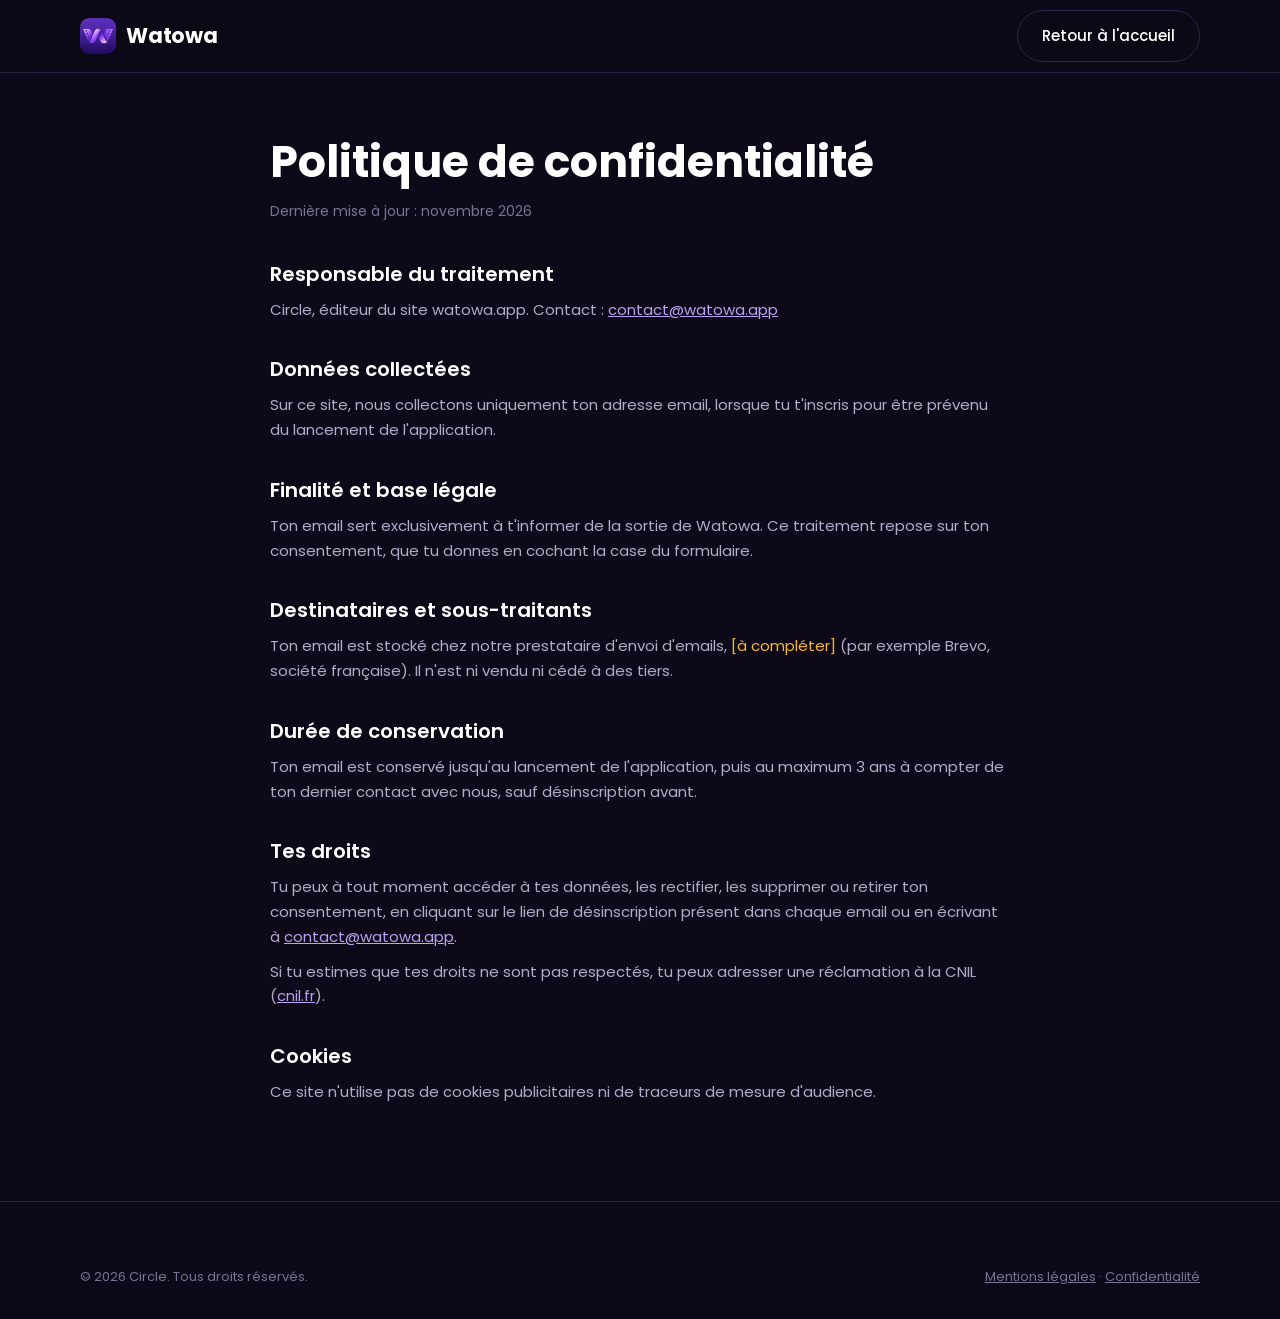
==== confidentialite.html @ dc61a9ad "First files added" ====
<!DOCTYPE html>
<html lang="fr">
<head>
<meta charset="utf-8">
<meta name="viewport" content="width=device-width, initial-scale=1, viewport-fit=cover">
<title>Politique de confidentialité — Watowa</title>
<meta name="robots" content="noindex">
<meta name="theme-color" content="#0D0918">
<link rel="icon" type="image/png" href="img/favicon.png">
<link rel="stylesheet" href="https://fonts.googleapis.com/css2?family=Poppins:wght@400;500;600;700&display=swap">
<link rel="stylesheet" href="css/style.css">
</head>
<body>
<header class="site-header scrolled">
  <nav class="container nav" aria-label="Navigation">
    <a class="brand" href="index.html"><img src="img/logo-watowa.png" alt="" width="36" height="36">Watowa</a>
    <a class="btn btn-ghost" href="index.html">Retour à l'accueil</a>
  </nav>
</header>
<main class="legal"><div class="container">
<h1>Politique de confidentialité</h1>
<p class="updated">Dernière mise à jour : novembre 2026</p>
<h2>Responsable du traitement</h2>
<p>Circle, éditeur du site watowa.app. Contact : <a href="mailto:contact@watowa.app">contact@watowa.app</a></p>
<h2>Données collectées</h2>
<p>Sur ce site, nous collectons uniquement ton adresse email, lorsque tu t'inscris pour être prévenu du lancement de l'application.</p>
<h2>Finalité et base légale</h2>
<p>Ton email sert exclusivement à t'informer de la sortie de Watowa. Ce traitement repose sur ton consentement, que tu donnes en cochant la case du formulaire.</p>
<h2>Destinataires et sous-traitants</h2>
<p>Ton email est stocké chez notre prestataire d'envoi d'emails, <span class="todo-mark">[à compléter]</span> (par exemple Brevo, société française). Il n'est ni vendu ni cédé à des tiers.</p>
<h2>Durée de conservation</h2>
<p>Ton email est conservé jusqu'au lancement de l'application, puis au maximum 3 ans à compter de ton dernier contact avec nous, sauf désinscription avant.</p>
<h2>Tes droits</h2>
<p>Tu peux à tout moment accéder à tes données, les rectifier, les supprimer ou retirer ton consentement, en cliquant sur le lien de désinscription présent dans chaque email ou en écrivant à <a href="mailto:contact@watowa.app">contact@watowa.app</a>.</p>
<p>Si tu estimes que tes droits ne sont pas respectés, tu peux adresser une réclamation à la CNIL (<a href="https://www.cnil.fr" target="_blank" rel="noopener">cnil.fr</a>).</p>
<h2>Cookies</h2>
<p>Ce site n'utilise pas de cookies publicitaires ni de traceurs de mesure d'audience.</p>
</div></main>
<footer class="site-footer"><div class="container"><div class="footer-bottom" style="margin-top:0;border-top:0;padding-top:0">
<span>© 2026 Circle. Tous droits réservés.</span>
<span><a href="mentions-legales.html" style="color:inherit">Mentions légales</a> · <a href="confidentialite.html" style="color:inherit">Confidentialité</a></span>
</div></div></footer>
</body>
</html>
---- css/style.css ----
/* Watowa — site vitrine
   Layout : une seule page, sections empilées sur fond nuit, menu à ancres collant en haut. */
:root {
  color-scheme: dark;
  --bg: #0D0918;
  --bg-2: #120D22;
  --surface: #17112A;
  --surface-2: #221A3A;
  --border: #2E2449;
  --violet: #845CE2;
  --violet-hover: #7349D6;
  --violet-soft: #B9A2F2;
  --fg: #FFFFFF;
  --fg-2: #B3ACC8;
  --fg-3: #7A7392;
  --star: #F5B731;
  --font: 'Poppins', system-ui, -apple-system, 'Segoe UI', sans-serif;
  --radius: 20px;
  --max: 1160px;
}

* { box-sizing: border-box; }
html { scroll-behavior: smooth; scroll-padding-top: 88px; }
@media (prefers-reduced-motion: reduce) { html { scroll-behavior: auto; } }
body {
  margin: 0;
  background: var(--bg);
  color: var(--fg);
  font-family: var(--font);
  font-size: 16px;
  line-height: 1.65;
  -webkit-font-smoothing: antialiased;
}
img { max-width: 100%; display: block; }
a { color: inherit; }
h1, h2, h3 { line-height: 1.15; margin: 0; text-wrap: balance; }
p { margin: 0; }

.container {
  max-width: var(--max);
  margin: 0 auto;
  padding-left: max(20px, env(safe-area-inset-left, 0px));
  padding-right: max(20px, env(safe-area-inset-right, 0px));
}
section { padding-block: 104px; }
.eyebrow {
  display: inline-block;
  font-size: 13px; font-weight: 500; letter-spacing: .08em; text-transform: uppercase;
  color: var(--violet-soft);
}
.section-head { display: flex; flex-direction: column; gap: 14px; max-width: 680px; margin-bottom: 56px; }
.section-head.center { margin-inline: auto; text-align: center; align-items: center; }
.section-head h2 { font-size: clamp(30px, 4.2vw, 44px); font-weight: 700; letter-spacing: -.01em; }
.section-head p { color: var(--fg-2); font-size: 17px; }

/* Boutons */
.btn {
  display: inline-flex; align-items: center; justify-content: center; gap: 10px;
  font-family: var(--font); font-size: 15px; font-weight: 500;
  text-decoration: none; border: 0; cursor: pointer;
  border-radius: 999px; padding: 13px 24px; transition: background .2s, transform .2s, border-color .2s;
}
.btn:focus-visible, a:focus-visible, summary:focus-visible, input:focus-visible { outline: 2px solid var(--violet-soft); outline-offset: 3px; }
.btn-primary { background: var(--violet); color: #fff; }
.btn-primary:hover { background: var(--violet-hover); }
.btn-ghost { background: transparent; color: var(--fg); border: 1px solid var(--border); }
.btn-ghost:hover { border-color: var(--violet); }
.store {
  display: inline-flex; align-items: center; gap: 12px;
  background: #fff; color: #120D1E; text-decoration: none;
  border-radius: 14px; padding: 10px 18px 10px 14px; min-width: 176px;
  transition: transform .2s;
}
.store:hover { transform: translateY(-2px); }
.store svg { width: 26px; height: 26px; flex-shrink: 0; }
.store small { display: block; font-size: 11px; line-height: 1.2; color: #4A4458; }
.store b { display: block; font-size: 17px; font-weight: 600; line-height: 1.2; }
.stores { display: flex; flex-wrap: wrap; gap: 12px; }

/* Header */
body::before {
  content: ""; position: fixed; inset: 0 0 auto; height: env(safe-area-inset-top, 0px);
  z-index: 60; background: rgba(13, 9, 24, .92);
}
.site-header {
  position: sticky; top: env(safe-area-inset-top, 0px); z-index: 50;
  background: rgba(13, 9, 24, .78);
  backdrop-filter: blur(14px); -webkit-backdrop-filter: blur(14px);
  border-bottom: 1px solid transparent; transition: border-color .2s;
}
.site-header.scrolled { border-bottom-color: var(--border); }
.nav { display: flex; align-items: center; justify-content: space-between; gap: 24px; height: 72px; }
.brand { display: flex; align-items: center; gap: 10px; text-decoration: none; font-weight: 700; font-size: 21px; letter-spacing: -.01em; }
.brand img { width: 36px; height: 36px; border-radius: 9px; }
.nav-links { display: flex; gap: 30px; list-style: none; margin: 0; padding: 0; }
.nav-links a { text-decoration: none; color: var(--fg-2); font-size: 15px; transition: color .2s; }
.nav-links a:hover { color: var(--fg); }
.nav-cta { padding: 10px 20px; }
.menu-toggle { display: none; background: none; border: 1px solid var(--border); color: var(--fg); border-radius: 12px; width: 44px; height: 44px; cursor: pointer; }
.menu-toggle svg { width: 20px; height: 20px; }
@media (max-width: 860px) {
  .nav-links {
    position: absolute; top: 72px; left: 0; right: 0; flex-direction: column; gap: 0;
    background: var(--bg-2); border-bottom: 1px solid var(--border);
    padding: 8px max(20px, env(safe-area-inset-left, 0px)) 16px;
  }
  .nav-links a { display: block; padding: 12px 0; font-size: 17px; }
  .nav-links:not(.open) { display: none; }
  .menu-toggle { display: grid; place-items: center; }
  .nav-cta { display: none; }
}

/* Hero */
.hero { position: relative; padding-block: 72px 96px; overflow: hidden; }
.hero::before {
  content: ""; position: absolute; inset: -20% -10% auto auto; width: 70%; height: 120%;
  background: radial-gradient(closest-side, rgba(132, 92, 226, .35), transparent 70%);
  pointer-events: none;
}
.hero-grid { position: relative; display: grid; grid-template-columns: 1.05fr 1fr; gap: 48px; align-items: center; }
.hero-copy { display: flex; flex-direction: column; gap: 26px; min-width: 0; }
.pill {
  align-self: flex-start; display: inline-flex; align-items: center; gap: 8px;
  font-size: 13px; color: var(--fg-2); background: var(--surface); border: 1px solid var(--border);
  border-radius: 999px; padding: 6px 14px 6px 8px;
}
.pill span { background: var(--violet); color: #fff; border-radius: 999px; font-size: 11px; font-weight: 600; padding: 2px 9px; }
.hero h1 { font-size: clamp(38px, 5.6vw, 64px); font-weight: 700; letter-spacing: -.02em; }
.hero h1 em { font-style: normal; color: var(--violet-soft); }
.hero-sub { font-size: clamp(17px, 1.6vw, 19px); color: var(--fg-2); max-width: 34em; }
.hero-actions { display: flex; flex-direction: column; gap: 16px; }
.hero-note { font-size: 13px; color: var(--fg-3); }
.hero-note a { color: var(--violet-soft); }

.phones { position: relative; height: 620px; }
.phone {
  position: absolute; width: 280px; aspect-ratio: 393 / 852;
  border-radius: 44px; overflow: hidden; background: #0F0B1A;
  border: 7px solid #241C3B; box-shadow: 0 40px 80px -20px rgba(0, 0, 0, .7), 0 0 0 1px rgba(255, 255, 255, .05);
}
.phone img { width: 100%; height: auto; }
.phones .phone:nth-child(1) { left: 4%; top: 40px; transform: rotate(-6deg); }
.phones .phone:nth-child(2) { right: 4%; top: 0; transform: rotate(5deg); z-index: 2; }
@media (max-width: 960px) {
  .hero-grid { grid-template-columns: 1fr; }
  .phones { height: 520px; max-width: 520px; width: 100%; margin: 0 auto; }
  .phone { width: 230px; }
}
@media (max-width: 480px) {
  .phones { height: 430px; }
  .phone { width: 190px; border-radius: 34px; border-width: 5px; }
}

/* Concept */
.concept { background: var(--bg-2); }
.concept-grid { display: grid; grid-template-columns: 1fr 1fr; gap: 48px; align-items: start; }
.section-head .quote {
  color: var(--fg);
  font-size: clamp(24px, 2.8vw, 32px); font-weight: 500; line-height: 1.35;
}
.quote strong { color: var(--violet-soft); font-weight: 500; }
.concept-copy { display: flex; flex-direction: column; gap: 22px; color: var(--fg-2); min-width: 0; }
.versus { display: grid; grid-template-columns: 1fr 1fr; gap: 14px; margin-top: 8px; }
.versus div { border-radius: 16px; padding: 18px; font-size: 14px; line-height: 1.55; }
.versus .them { background: var(--surface); border: 1px solid var(--border); color: var(--fg-3); }
.versus .us { background: rgba(132, 92, 226, .14); border: 1px solid rgba(132, 92, 226, .45); color: var(--fg); }
.versus b { display: block; font-size: 12px; letter-spacing: .08em; text-transform: uppercase; margin-bottom: 6px; font-weight: 600; }
.versus .them b { color: var(--fg-3); }
.versus .us b { color: var(--violet-soft); }
.pillars { display: grid; grid-template-columns: repeat(3, 1fr); gap: 16px; margin-top: 64px; }
.pillar { display: flex; gap: 14px; align-items: flex-start; padding: 20px 0; border-top: 1px solid var(--border); }
.pillar svg { width: 22px; height: 22px; color: var(--violet-soft); flex-shrink: 0; margin-top: 3px; }
.pillar h3 { font-size: 16px; font-weight: 600; margin-bottom: 4px; }
.pillar p { font-size: 14px; color: var(--fg-2); }
@media (max-width: 860px) {
  .concept-grid { grid-template-columns: 1fr; }
  .pillars { grid-template-columns: 1fr 1fr; }
}
@media (max-width: 560px) { .pillars, .versus { grid-template-columns: 1fr; } }

/* Fonctionnalités */
.features { display: grid; grid-template-columns: repeat(3, 1fr); gap: 18px; }
.feature {
  background: var(--surface); border: 1px solid var(--border); border-radius: var(--radius);
  padding: 28px; display: flex; flex-direction: column; gap: 12px;
}
.feature .ico {
  width: 46px; height: 46px; border-radius: 14px; display: grid; place-items: center;
  background: rgba(132, 92, 226, .16); color: var(--violet-soft);
}
.feature .ico svg { width: 22px; height: 22px; }
.feature h3 { font-size: 18px; font-weight: 600; }
.feature p { font-size: 15px; color: var(--fg-2); }
@media (max-width: 960px) { .features { grid-template-columns: 1fr 1fr; } }
@media (max-width: 600px) { .features { grid-template-columns: 1fr; } }

/* Aperçu */
.screens { background: var(--bg-2); overflow: hidden; }
.screens-track {
  display: flex; gap: 28px; overflow-x: auto; scroll-snap-type: x mandatory;
  padding: 10px max(20px, env(safe-area-inset-left, 0px)) 30px;
  scrollbar-width: thin; scrollbar-color: var(--border) transparent;
}
.screens-track::after { content: ""; flex: 0 0 1px; }
@media (min-width: 1240px) { .screens-track { justify-content: center; } }
.screen { flex: 0 0 auto; scroll-snap-align: center; display: flex; flex-direction: column; align-items: center; gap: 16px; }
.screen .phone { position: relative; width: 230px; }
.screen figcaption { font-size: 14px; color: var(--fg-2); text-align: center; }
.screen figcaption b { display: block; color: var(--fg); font-weight: 600; font-size: 15px; }
figure { margin: 0; }

/* Téléchargement */
.download-card {
  position: relative; overflow: hidden;
  border-radius: 32px; padding: clamp(36px, 6vw, 72px);
  background: linear-gradient(135deg, #5B33C9 0%, #845CE2 55%, #9E7FEA 100%);
  display: grid; grid-template-columns: 1fr auto; gap: 32px; align-items: center;
}
.download-card::after {
  content: ""; position: absolute; right: -80px; bottom: -120px; width: 380px; height: 380px;
  background: url("../img/logo-watowa.png") center / contain no-repeat; opacity: .14; transform: rotate(-12deg);
  pointer-events: none;
}
.download-card h2 { font-size: clamp(28px, 3.6vw, 40px); font-weight: 700; margin-bottom: 12px; }
.download-card p { color: rgba(255, 255, 255, .85); max-width: 32em; }
.download-card .stores { position: relative; z-index: 1; }
@media (max-width: 860px) { .download-card { grid-template-columns: 1fr; } }

/* Avis */
.proto-note {
  display: inline-block; font-size: 12px; color: var(--star);
  border: 1px dashed rgba(245, 183, 49, .5); border-radius: 999px; padding: 3px 12px;
}
.reviews { display: grid; grid-template-columns: repeat(3, 1fr); gap: 18px; }
.review {
  background: var(--surface); border: 1px solid var(--border); border-radius: var(--radius);
  padding: 26px; display: flex; flex-direction: column; gap: 16px;
}
.stars { color: var(--star); letter-spacing: 2px; font-size: 15px; }
.review blockquote { margin: 0; font-size: 15px; color: var(--fg); line-height: 1.6; flex: 1; }
.who { display: flex; align-items: center; gap: 12px; }
.avatar {
  width: 42px; height: 42px; border-radius: 50%; display: grid; place-items: center;
  font-weight: 600; font-size: 15px; color: #fff;
}
.who b { display: block; font-size: 14px; font-weight: 600; }
.who span { font-size: 13px; color: var(--fg-3); }
@media (max-width: 960px) { .reviews { grid-template-columns: 1fr; max-width: 560px; margin: 0 auto; } }

/* FAQ */
.faq { background: var(--bg-2); }
.faq-list { max-width: 820px; margin: 0 auto; display: flex; flex-direction: column; gap: 12px; }
.faq details { background: var(--surface); border: 1px solid var(--border); border-radius: 16px; }
.faq details[open] { border-color: rgba(132, 92, 226, .5); }
.faq summary {
  list-style: none; cursor: pointer; padding: 20px 24px; font-weight: 500; font-size: 16px;
  display: flex; justify-content: space-between; align-items: center; gap: 16px;
}
.faq summary::-webkit-details-marker { display: none; }
.faq summary::after { content: "+"; font-size: 24px; font-weight: 300; color: var(--violet-soft); transition: transform .2s; flex-shrink: 0; }
.faq details[open] summary::after { transform: rotate(45deg); }
.faq details p { padding: 0 24px 22px; color: var(--fg-2); font-size: 15px; }

/* Inscription */
.signup-box {
  max-width: 720px; margin: 0 auto; text-align: center;
  display: flex; flex-direction: column; align-items: center; gap: 18px;
}
.signup-box h2 { font-size: clamp(30px, 4.2vw, 44px); font-weight: 700; }
.signup-box > p { color: var(--fg-2); font-size: 17px; }
.signup-form { width: 100%; max-width: 520px; display: flex; flex-direction: column; gap: 14px; margin-top: 10px; }
.signup-row { display: flex; gap: 10px; }
.signup-row input {
  flex: 1; min-width: 0; font-family: var(--font); font-size: 15px; color: var(--fg);
  background: var(--surface); border: 1px solid var(--border); border-radius: 999px; padding: 14px 22px;
}
.signup-row input::placeholder { color: var(--fg-3); }
.signup-row input:focus { outline: none; border-color: var(--violet); }
.consent { display: flex; gap: 10px; align-items: flex-start; text-align: left; font-size: 13px; color: var(--fg-3); }
.consent input { margin-top: 3px; accent-color: var(--violet); width: 16px; height: 16px; flex-shrink: 0; }
.consent a { color: var(--violet-soft); }
.form-msg { font-size: 14px; min-height: 1.4em; }
.form-msg.ok { color: #6EE7A0; }
.form-msg.err { color: #F7838F; }
@media (max-width: 520px) { .signup-row { flex-direction: column; } }

/* Footer */
.site-footer { border-top: 1px solid var(--border); padding-block: 64px 32px; font-size: 14px; color: var(--fg-2); }
.footer-grid { display: grid; grid-template-columns: 1.4fr 1fr 1fr 1fr; gap: 40px; }
.footer-grid h4 { font-size: 13px; letter-spacing: .08em; text-transform: uppercase; color: var(--fg); font-weight: 600; margin: 0 0 14px; }
.footer-grid ul { list-style: none; padding: 0; margin: 0; display: flex; flex-direction: column; gap: 10px; }
.footer-grid a { text-decoration: none; color: var(--fg-2); }
.footer-grid a:hover { color: var(--fg); }
.footer-about { display: flex; flex-direction: column; gap: 14px; max-width: 300px; }
.socials { display: flex; gap: 10px; }
.socials a {
  width: 40px; height: 40px; border-radius: 12px; border: 1px solid var(--border);
  display: grid; place-items: center; color: var(--fg-2);
}
.socials a:hover { border-color: var(--violet); color: var(--fg); }
.socials svg { width: 18px; height: 18px; }
.footer-bottom {
  margin-top: 48px; padding-top: 24px; border-top: 1px solid var(--border);
  display: flex; flex-wrap: wrap; justify-content: space-between; gap: 12px; font-size: 13px; color: var(--fg-3);
}
@media (max-width: 860px) { .footer-grid { grid-template-columns: 1fr 1fr; } }
@media (max-width: 520px) { .footer-grid { grid-template-columns: 1fr; } }

/* Pages légales */
.legal { padding-block: 64px 96px; }
.legal .container { max-width: 780px; }
.legal h1 { font-size: clamp(32px, 4.5vw, 44px); font-weight: 700; margin-bottom: 12px; }
.legal .updated { color: var(--fg-3); font-size: 14px; margin-bottom: 40px; }
.legal h2 { font-size: 20px; font-weight: 600; margin: 36px 0 12px; }
.legal p, .legal li { color: var(--fg-2); font-size: 15px; }
.legal p + p { margin-top: 10px; }
.legal ul { padding-left: 20px; display: flex; flex-direction: column; gap: 6px; }
.legal a { color: var(--violet-soft); }
.todo-mark { color: var(--star); }
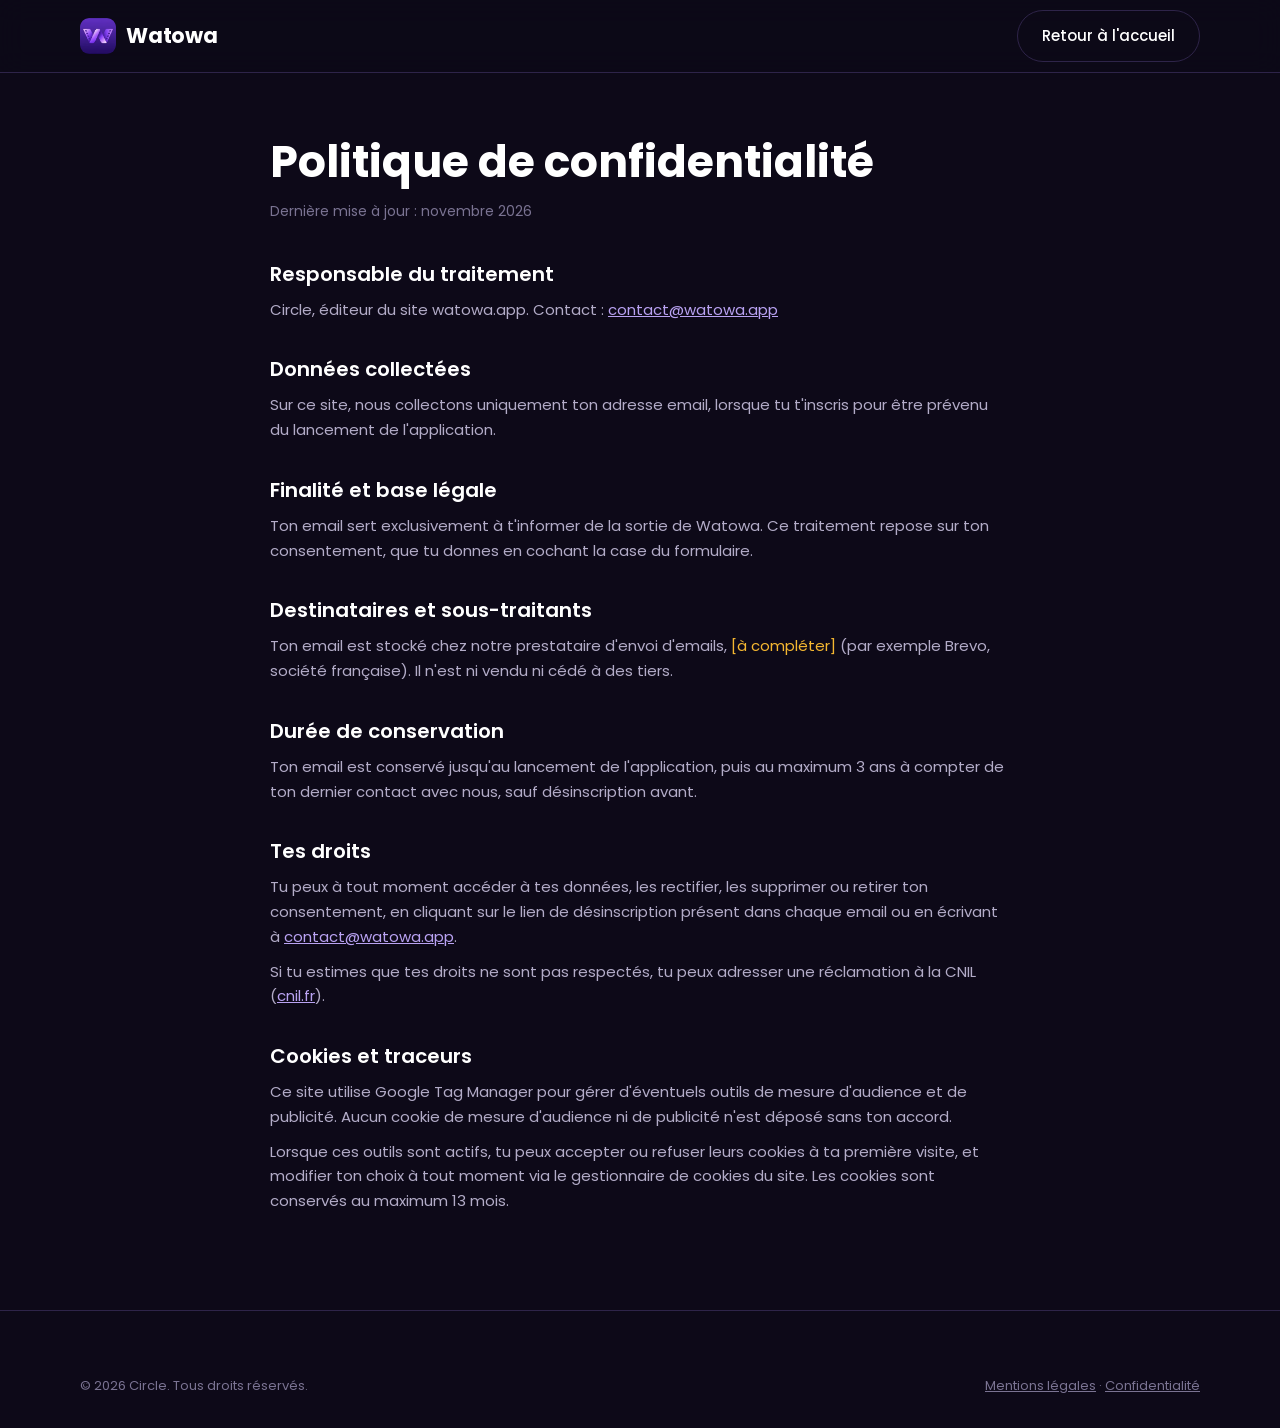
==== commit 19f261c2: "Ajout tag GTM" ====
--- a/confidentialite.html
+++ b/confidentialite.html
@@ -2,6 +2,12 @@
 <html lang="fr">
 <head>
 <meta charset="utf-8">
+<script async src="https://www.googletagmanager.com/gtm.js?id=GTM-5HM574CM"></script>
+<script>
+  window.dataLayer = window.dataLayer || [];
+  function gtag(){dataLayer.push(arguments);}
+  gtag('js', new Date());
+</script>
 <meta name="viewport" content="width=device-width, initial-scale=1, viewport-fit=cover">
 <title>Politique de confidentialité — Watowa</title>
 <meta name="robots" content="noindex">
@@ -33,8 +39,9 @@
 <h2>Tes droits</h2>
 <p>Tu peux à tout moment accéder à tes données, les rectifier, les supprimer ou retirer ton consentement, en cliquant sur le lien de désinscription présent dans chaque email ou en écrivant à <a href="mailto:contact@watowa.app">contact@watowa.app</a>.</p>
 <p>Si tu estimes que tes droits ne sont pas respectés, tu peux adresser une réclamation à la CNIL (<a href="https://www.cnil.fr" target="_blank" rel="noopener">cnil.fr</a>).</p>
-<h2>Cookies</h2>
-<p>Ce site n'utilise pas de cookies publicitaires ni de traceurs de mesure d'audience.</p>
+<h2>Cookies et traceurs</h2>
+<p>Ce site utilise Google Tag Manager pour gérer d'éventuels outils de mesure d'audience et de publicité. Aucun cookie de mesure d'audience ni de publicité n'est déposé sans ton accord.</p>
+<p>Lorsque ces outils sont actifs, tu peux accepter ou refuser leurs cookies à ta première visite, et modifier ton choix à tout moment via le gestionnaire de cookies du site. Les cookies sont conservés au maximum 13 mois.</p>
 </div></main>
 <footer class="site-footer"><div class="container"><div class="footer-bottom" style="margin-top:0;border-top:0;padding-top:0">
 <span>© 2026 Circle. Tous droits réservés.</span>
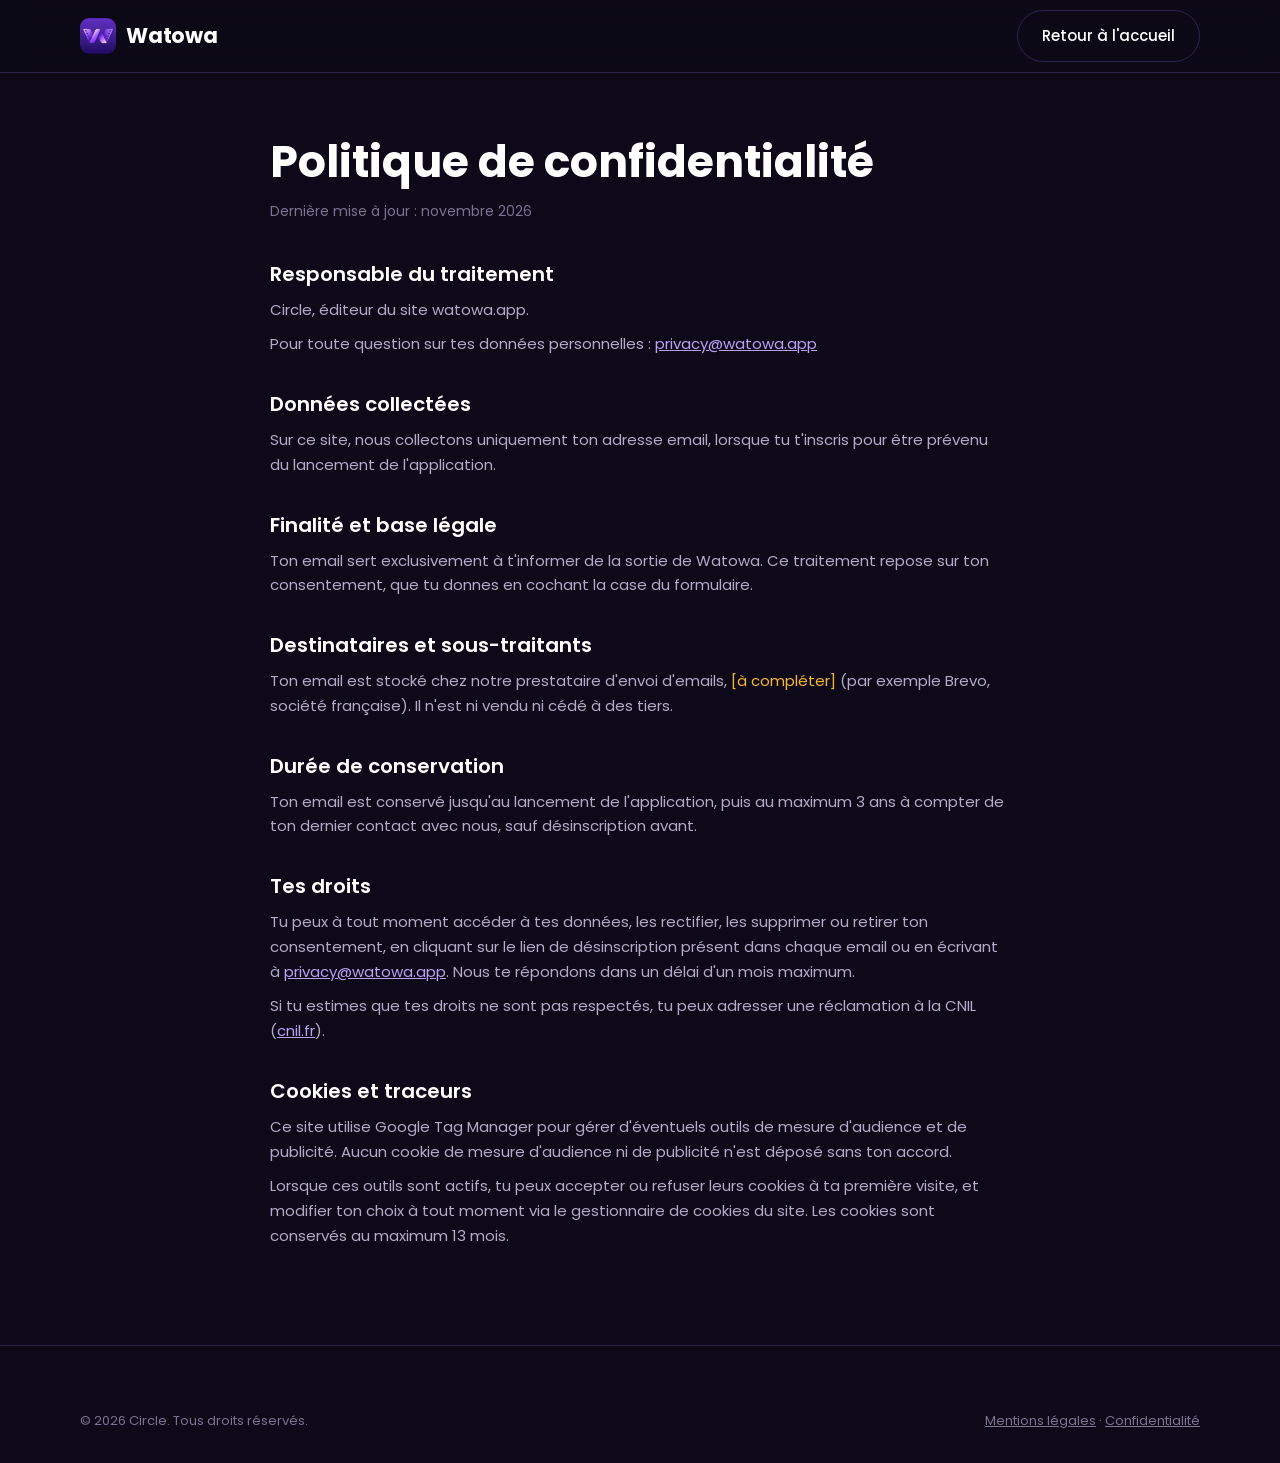
==== commit 9f4f8218: "Modification email privacy@watowa.app" ====
--- a/confidentialite.html
+++ b/confidentialite.html
@@ -27,7 +27,8 @@
 <h1>Politique de confidentialité</h1>
 <p class="updated">Dernière mise à jour : novembre 2026</p>
 <h2>Responsable du traitement</h2>
-<p>Circle, éditeur du site watowa.app. Contact : <a href="mailto:contact@watowa.app">contact@watowa.app</a></p>
+<p>Circle, éditeur du site watowa.app.</p>
+<p>Pour toute question sur tes données personnelles : <a href="mailto:privacy@watowa.app">privacy@watowa.app</a></p>
 <h2>Données collectées</h2>
 <p>Sur ce site, nous collectons uniquement ton adresse email, lorsque tu t'inscris pour être prévenu du lancement de l'application.</p>
 <h2>Finalité et base légale</h2>
@@ -37,7 +38,7 @@
 <h2>Durée de conservation</h2>
 <p>Ton email est conservé jusqu'au lancement de l'application, puis au maximum 3 ans à compter de ton dernier contact avec nous, sauf désinscription avant.</p>
 <h2>Tes droits</h2>
-<p>Tu peux à tout moment accéder à tes données, les rectifier, les supprimer ou retirer ton consentement, en cliquant sur le lien de désinscription présent dans chaque email ou en écrivant à <a href="mailto:contact@watowa.app">contact@watowa.app</a>.</p>
+<p>Tu peux à tout moment accéder à tes données, les rectifier, les supprimer ou retirer ton consentement, en cliquant sur le lien de désinscription présent dans chaque email ou en écrivant à <a href="mailto:privacy@watowa.app">privacy@watowa.app</a>. Nous te répondons dans un délai d'un mois maximum.</p>
 <p>Si tu estimes que tes droits ne sont pas respectés, tu peux adresser une réclamation à la CNIL (<a href="https://www.cnil.fr" target="_blank" rel="noopener">cnil.fr</a>).</p>
 <h2>Cookies et traceurs</h2>
 <p>Ce site utilise Google Tag Manager pour gérer d'éventuels outils de mesure d'audience et de publicité. Aucun cookie de mesure d'audience ni de publicité n'est déposé sans ton accord.</p>
